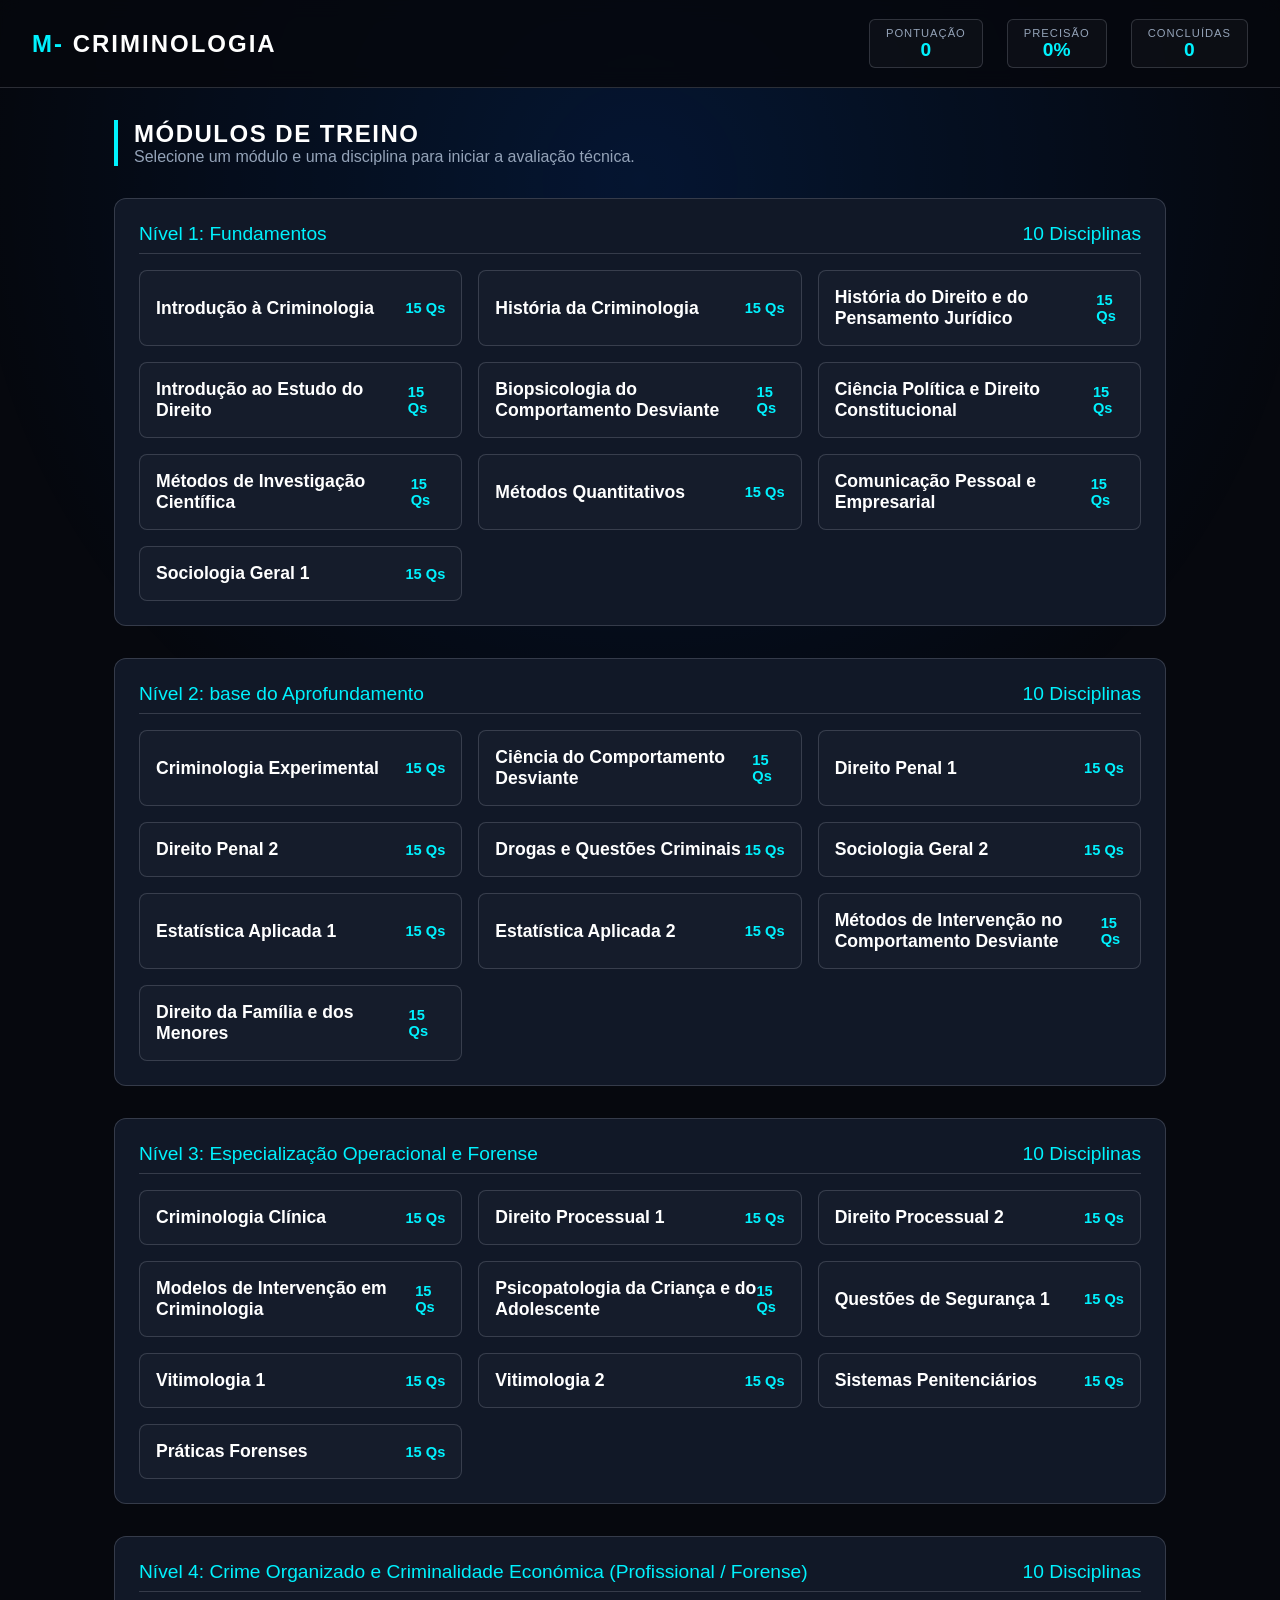
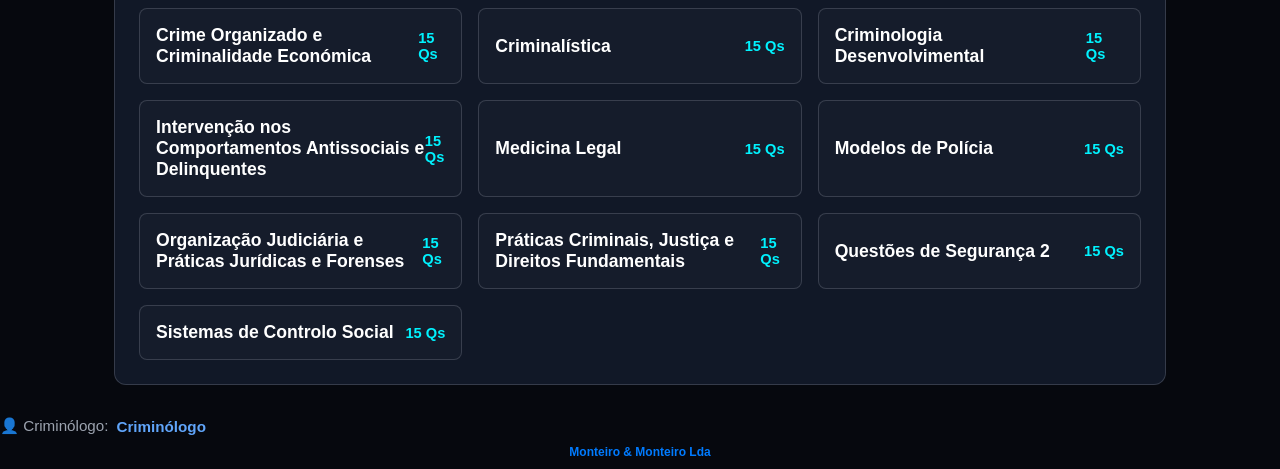
==== index.html @ 5a636dbb "Rename index.html to index.html" ====
<!DOCTYPE html>
<html lang="pt">
<head>
  <meta charset="UTF-8">
  <meta name="viewport" content="width=device-width, initial-scale=1.0">
  <title>M-Criminologia | Plataforma de Treino Profissional</title>
  <link rel="stylesheet" href="styles.css">
  <link rel="preconnect" href="https://fonts.googleapis.com">
 <!-- Cole isto na tag <head> do seu index.html -->
<link rel="manifest" href="manifest.json">
<meta name="theme-color" content="#1e293b">
<link rel="apple-touch-icon" href="icon-192.png">
 
<body>

  <div class="bg-glow"></div>

  <!-- NAVEGAÇÃO SUPERIOR -->
  <header class="app-header">
    <div class="logo-container">
      <span class="logo-prefix">M-</span>
      <span class="logo-title">CRIMINOLOGIA</span>
    </div>
    <div class="user-stats-bar">
      <div class="stat-badge">
        <span class="stat-label">Pontuação</span>
        <span class="stat-value" id="score-display">0</span>
      </div>
      <div class="stat-badge">
        <span class="stat-label">Precisão</span>
        <span class="stat-value" id="accuracy-display">0%</span>
      </div>
      <div class="stat-badge">
        <span class="stat-label">Concluídas</span>
        <span class="stat-value" id="completed-display">0</span>
      </div>
    </div>
  </header>

  <!-- CONTAINER PRINCIPAL -->
  <main class="main-container">

    <!-- ECRÃ 1: SELEÇÃO DE MÓDULOS E DISCIPLINAS -->
    <section id="selection-screen" class="screen active">
      <div class="section-title-box">
        <h2>MÓDULOS DE TREINO</h2>
        <p>Selecione um módulo e uma disciplina para iniciar a avaliação técnica.</p>
      </div>

      <div class="modules-grid" id="modules-container">
        <!-- Renderizado dinamicamente via JS -->
      </div>
    </section>

    <!-- ECRÃ 2: INTERFACE DO QUIZ -->
    <section id="quiz-screen" class="screen">
      <div class="quiz-header">
        <button id="btn-back" class="btn-silver">← Voltar</button>
        <div class="quiz-meta">
          <span id="quiz-module-name" class="meta-tag">Módulo</span>
          <span id="quiz-subject-name" class="meta-title">Disciplina</span>
        </div>
        <div class="timer-box">
          <span class="timer-icon">⏱</span>
          <span id="timer-display">00:00</span>
        </div>
      </div>

      <!-- Barra de Progresso -->
      <div class="progress-bar-container">
        <div class="progress-bar-fill" id="progress-bar"></div>
      </div>

      <!-- Cartão da Questão -->
      <div class="question-card">
        <div class="question-info">
          <span id="question-number">Questão 1 de 15</span>
          <span id="question-type" class="badge-type">Múltipla Escolha</span>
        </div>
        
        <h3 id="question-text" class="question-text">Carregando pergunta...</h3>

        <div id="options-container" class="options-grid">
          <!-- Opções renderizadas via JS -->
        </div>

        <!-- Área de Dica -->
        <div class="hint-section">
          <button id="btn-hint" class="btn-hint">💡 Solicitar Dica Técnica (-50 pts)</button>
          <div id="hint-box" class="hint-box hidden">
            <strong>Orientação Técnica:</strong> <span id="hint-text"></span>
          </div>
        </div>

        <!-- Área de Justificativa/Feedback -->
        <div id="feedback-box" class="feedback-box hidden">
          <div id="feedback-status" class="feedback-status"></div>
          <div class="rationale-title">Fundamentação Académica:</div>
          <p id="rationale-text"></p>
          <button id="btn-next" class="btn-primary">Próxima Questão →</button>
        </div>
      </div>
    </section>

    <!-- ECRÃ 3: RELATÓRIO DE DESEMPENHO -->
    <section id="result-screen" class="screen">
      <div class="result-card">
        <h2>RELATÓRIO DE DESEMPENHO</h2>
        <p id="result-subject-title" class="result-subtitle">Disciplina Concluída</p>

        <div class="metrics-grid">
          <div class="metric-box">
            <span class="metric-value" id="res-score">0</span>
            <span class="metric-label">Pontuação Final</span>
          </div>
          <div class="metric-box">
            <span class="metric-value" id="res-correct">0 / 15</span>
            <span class="metric-label">Acertos</span>
          </div>
          <div class="metric-box">
            <span class="metric-value" id="res-wrong">0</span>
            <span class="metric-label">Erros</span>
          </div>
          <div class="metric-box">
            <span class="metric-value" id="res-time">00:00</span>
            <span class="metric-label">Tempo Total</span>
          </div>
        </div>

        <button id="btn-restart" class="btn-primary btn-large">Continuar Treinamento</button>
      </div>
    </section>

  </main>

 
<!-- BADGE FLUTUANTE DE IDENTIFICAÇÃO DO CRIMINÓLOGO -->
  <div class="criminologo-profile">
    <span class="criminologo-label">  👤 Criminólogo:</span>
    <!-- O nome digitado na página principal será inserido no span abaixo -->
    <span class="criminologo-nome"></span></div>

    <script>document.addEventListener('DOMContentLoaded', () => {
  // 1. Captura o nome salvo ou define valor padrão
  const nomeSalvo = localStorage.getItem('criminologo_nome') || 'Criminólogo';
  
  // 2. Seleciona o elemento do cabeçalho
  const spanNome = document.querySelector('.criminologo-nome');
  
  // 3. Atualiza o texto na tela
  if (spanNome) {
    spanNome.textContent = nomeSalvo;
  }
});
</script>
 

  <div style="font-family: system-ui, sans-serif; font-size: 12px; color: #888; text-align: center; padding: 10px;">
   <strong style="color: #007bff;">Monteiro & Monteiro Lda</strong>
</div>
</script>
  <script src="app.js"></script>
</body>
</html>
---- styles.css ----
/* ==========================================================================
   PALETA DE CORES: Preto (#06080e), Azul (#00f2fe), Prateado (#c0c9d6), Branco (#ffffff)
   ========================================================================== */

:root {
    --bg-dark: #06080e;
    --bg-card: rgba(15, 23, 42, 0.75);
    --blue-primary: #00f2fe;
    --blue-secondary: #0066ff;
    --blue-glow: rgba(0, 242, 254, 0.25);
    --silver-light: #e2e8f0;
    --silver-mid: #94a3b8;
    --silver-border: rgba(192, 201, 214, 0.2);
    --white: #ffffff;
    --correct: #10b981;
    --wrong: #ef4444;
    --font-title: 'Orbitron', sans-serif;
    --font-sub: 'Rajdhani', sans-serif;
    --font-body: 'Inter', sans-serif;
}

* {
    box-sizing: border-box;
    margin: 0;
    padding: 0;
}

body {
    background-color: var(--bg-dark);
    color: var(--silver-light);
    font-family: var(--font-body);
    min-height: 100vh;
    display: flex;
    flex-direction: column;
    overflow-x: hidden;
    position: relative;
}

/* Fundo Iluminado */
.bg-glow {
    position: fixed;
    top: 0;
    left: 50%;
    transform: translateX(-50%);
    width: 100vw;
    height: 100vh;
    background: radial-gradient(circle at 50% 20%, rgba(0, 102, 255, 0.15) 0%, rgba(6, 8, 14, 0) 70%);
    z-index: -1;
    pointer-events: none;
}

/* Header */
.app-header {
    display: flex;
    justify-content: space-between;
    align-items: center;
    padding: 1.2rem 2rem;
    background: rgba(6, 8, 14, 0.85);
    border-bottom: 1px solid var(--silver-border);
    backdrop-filter: blur(10px);
}

.logo-container {
    font-family: var(--font-title);
    font-size: 1.5rem;
    font-weight: 900;
    letter-spacing: 2px;
}

.logo-prefix {
    color: var(--blue-primary);
}

.logo-title {
    color: var(--white);
}

.user-stats-bar {
    display: flex;
    gap: 1.5rem;
}

.stat-badge {
    background: rgba(255, 255, 255, 0.03);
    border: 1px solid var(--silver-border);
    padding: 0.4rem 1rem;
    border-radius: 6px;
    display: flex;
    flex-direction: column;
    align-items: center;
}

.stat-label {
    font-size: 0.7rem;
    text-transform: uppercase;
    color: var(--silver-mid);
    letter-spacing: 1px;
}

.stat-value {
    font-family: var(--font-sub);
    font-size: 1.2rem;
    font-weight: 700;
    color: var(--blue-primary);
}

/* Layout dos Ecrãs */
.main-container {
    max-width: 1100px;
    width: 100%;
    margin: 2rem auto;
    padding: 0 1.5rem;
    flex: 1;
}

.screen {
    display: none;
    opacity: 0;
    transition: opacity 0.3s ease;
}

.screen.active {
    display: block;
    opacity: 1;
}

.section-title-box {
    margin-bottom: 2rem;
    border-left: 4px solid var(--blue-primary);
    padding-left: 1rem;
}

.section-title-box h2 {
    font-family: var(--font-title);
    color: var(--white);
    letter-spacing: 1.5px;
}

.section-title-box p {
    color: var(--silver-mid);
}

/* Módulos e Disciplinas Grid */
.modules-grid {
    display: flex;
    flex-direction: column;
    gap: 2rem;
}

.module-card {
    background: var(--bg-card);
    border: 1px solid var(--silver-border);
    border-radius: 12px;
    padding: 1.5rem;
    backdrop-filter: blur(12px);
}

.module-header {
    font-family: var(--font-title);
    color: var(--blue-primary);
    font-size: 1.2rem;
    margin-bottom: 1rem;
    border-bottom: 1px solid var(--silver-border);
    padding-bottom: 0.5rem;
    display: flex;
    justify-content: space-between;
}

.disciplines-grid {
    display: grid;
    grid-template-columns: repeat(auto-fill, minmax(280px, 1fr));
    gap: 1rem;
}

.discipline-btn {
    background: rgba(255, 255, 255, 0.02);
    border: 1px solid var(--silver-border);
    border-radius: 8px;
    padding: 1rem;
    color: var(--white);
    font-family: var(--font-sub);
    font-size: 1.1rem;
    font-weight: 600;
    text-align: left;
    cursor: pointer;
    transition: all 0.2s ease;
    display: flex;
    justify-content: space-between;
    align-items: center;
}

.discipline-btn:hover {
    background: var(--blue-glow);
    border-color: var(--blue-primary);
    transform: translateY(-2px);
}

/* Ecrã de Quiz */
.quiz-header {
    display: flex;
    justify-content: space-between;
    align-items: center;
    margin-bottom: 1rem;
}

.quiz-meta {
    text-align: center;
}

.meta-tag {
    display: block;
    font-size: 0.8rem;
    color: var(--blue-primary);
    text-transform: uppercase;
    letter-spacing: 1px;
}

.meta-title {
    font-family: var(--font-title);
    font-size: 1.2rem;
    color: var(--white);
}

.timer-box {
    background: rgba(0, 242, 254, 0.1);
    border: 1px solid var(--blue-primary);
    padding: 0.4rem 1rem;
    border-radius: 20px;
    font-family: var(--font-title);
    color: var(--blue-primary);
}

.progress-bar-container {
    width: 100%;
    height: 6px;
    background: rgba(255, 255, 255, 0.05);
    border-radius: 3px;
    margin-bottom: 2rem;
    overflow: hidden;
}

.progress-bar-fill {
    height: 100%;
    width: 0%;
    background: linear-gradient(90deg, var(--blue-secondary), var(--blue-primary));
    transition: width 0.3s ease;
}

.question-card {
    background: var(--bg-card);
    border: 1px solid var(--silver-border);
    border-radius: 12px;
    padding: 2rem;
}

.question-info {
    display: flex;
    justify-content: space-between;
    font-size: 0.85rem;
    color: var(--silver-mid);
    margin-bottom: 1rem;
}

.badge-type {
    background: rgba(255, 255, 255, 0.05);
    padding: 0.2rem 0.6rem;
    border-radius: 4px;
}

.question-text {
    font-size: 1.3rem;
    color: var(--white);
    line-height: 1.5;
    margin-bottom: 2rem;
}

.options-grid {
    display: flex;
    flex-direction: column;
    gap: 0.8rem;
    margin-bottom: 1.5rem;
}

.option-btn {
    background: rgba(255, 255, 255, 0.02);
    border: 1px solid var(--silver-border);
    padding: 1rem 1.2rem;
    border-radius: 8px;
    color: var(--silver-light);
    font-size: 1rem;
    text-align: left;
    cursor: pointer;
    transition: all 0.2s ease;
}

.option-btn:hover:not(:disabled) {
    background: rgba(255, 255, 255, 0.08);
    border-color: var(--silver-mid);
}

.option-btn.correct {
    background: rgba(16, 185, 129, 0.2) !important;
    border-color: var(--correct) !important;
    color: var(--white) !important;
}

.option-btn.wrong {
    background: rgba(239, 68, 68, 0.2) !important;
    border-color: var(--wrong) !important;
    color: var(--white) !important;
}

/* Área de Dica & Feedback */
.hint-section {
    margin-top: 1rem;
}

.btn-hint {
    background: transparent;
    border: 1px dashed var(--silver-mid);
    color: var(--silver-mid);
    padding: 0.5rem 1rem;
    border-radius: 6px;
    cursor: pointer;
    font-size: 0.85rem;
    transition: all 0.2s;
}

.btn-hint:hover {
    color: var(--blue-primary);
    border-color: var(--blue-primary);
}

.hint-box {
    background: rgba(0, 242, 254, 0.05);
    border-left: 3px solid var(--blue-primary);
    padding: 1rem;
    margin-top: 0.8rem;
    border-radius: 0 6px 6px 0;
    font-size: 0.95rem;
}

.feedback-box {
    margin-top: 2rem;
    padding: 1.5rem;
    border-radius: 8px;
    background: rgba(0, 0, 0, 0.4);
    border: 1px solid var(--silver-border);
}

.feedback-status {
    font-family: var(--font-title);
    font-size: 1.2rem;
    margin-bottom: 0.5rem;
}

.feedback-status.success {
    color: var(--correct);
}

.feedback-status.error {
    color: var(--wrong);
}

.rationale-title {
    font-weight: 600;
    color: var(--blue-primary);
    margin-top: 0.5rem;
}

/* Botões Globais */
.btn-primary {
    background: linear-gradient(135deg, var(--blue-secondary), var(--blue-primary));
    color: #000;
    font-family: var(--font-title);
    font-weight: 700;
    border: none;
    padding: 0.8rem 1.8rem;
    border-radius: 6px;
    cursor: pointer;
    transition: transform 0.2s, box-shadow 0.2s;
    margin-top: 1rem;
}

.btn-primary:hover {
    transform: translateY(-2px);
    box-shadow: 0 0 15px var(--blue-glow);
}

.btn-silver {
    background: transparent;
    border: 1px solid var(--silver-border);
    color: var(--silver-mid);
    padding: 0.5rem 1rem;
    border-radius: 6px;
    cursor: pointer;
}

.btn-silver:hover {
    color: var(--white);
    border-color: var(--white);
}

/* Ecrã de Resultados */
.result-card {
    background: var(--bg-card);
    border: 1px solid var(--silver-border);
    border-radius: 12px;
    padding: 3rem 2rem;
    text-align: center;
    max-width: 650px;
    margin: 0 auto;
}

.result-card h2 {
    font-family: var(--font-title);
    color: var(--white);
    margin-bottom: 0.5rem;
}

.result-subtitle {
    color: var(--blue-primary);
    margin-bottom: 2.5rem;
}

.metrics-grid {
    display: grid;
    grid-template-columns: repeat(2, 1fr);
    gap: 1.5rem;
    margin-bottom: 2.5rem;
}

.metric-box {
    background: rgba(255, 255, 255, 0.02);
    border: 1px solid var(--silver-border);
    padding: 1.5rem;
    border-radius: 8px;
}

.metric-value {
    display: block;
    font-family: var(--font-title);
    font-size: 1.8rem;
    color: var(--white);
}

.metric-label {
    font-size: 0.8rem;
    color: var(--silver-mid);
    text-transform: uppercase;
}

.hidden {
    display: none !important;
}

:root {
     --bg-card: #1e293b;
     --border-color: #334155;
     --accent-blue: #2563eb;
     --text-primary: #f8fafc;
     --text-muted: #94a3b8;
 }

 .criminologo-bar {
     background-color: var(--bg-card);
     border-left: 4px solid var(--accent-blue);
     border-radius: 8px;
     padding: 12px 20px;
     display: flex;
     align-items: center;
     justify-content: space-between;
     box-shadow: 0 4px 6px -1px rgba(0, 0, 0, 0.2);
     font-family: 'Segoe UI', Roboto, Helvetica, Arial, sans-serif;
     color: var(--text-primary);
     margin: 15px 0;
 }

 .criminologo-brand {
     font-weight: 700;
     font-size: 1.1rem;
     letter-spacing: 0.5px;
     text-transform: uppercase;
 }

 .criminologo-profile {
     font-size: 0.95rem;
     display: flex;
     align-items: center;
     gap: 8px;
 }

 .criminologo-label {
     color: var(--text-muted);
     font-weight: 500;
 }

 .criminologo-nome {
     color: #60a5fa;
     font-weight: 600;
 }

 /* Formulário de entrada minimalista */
 .criminologo-form {
     display: flex;
     gap: 8px;
     align-items: center;
 }

 .criminologo-input {
     background: #0f172a;
     border: 1px solid var(--border-color);
     color: var(--text-primary);
     padding: 6px 12px;
     border-radius: 4px;
     outline: none;
     font-size: 0.9rem;
     transition: border-color 0.2s;
 }

 .criminologo-input:focus {
     border-color: var(--accent-blue);
 }

 .criminologo-btn {
     background-color: var(--accent-blue);
     color: #ffffff;
     border: none;
     padding: 6px 14px;
     border-radius: 4px;
     cursor: pointer;
     font-weight: 600;
     font-size: 0.85rem;
     transition: background-color 0.2s;
 }

 :root {
  --bg-main: #0a0e17;
  --bg-card: #111827;
  --accent-yellow: #ffd700;
  --accent-red: #ef4444;
  --accent-blue: #00f0ff;
  --text-main: #f3f4f6;
  --text-muted: #9ca3af;
  --border-color: #1f2937;
  --font-mono: 'Courier New', Courier, monospace;
}

* {
  margin: 0;
  padding: 0;
  box-sizing: border-box;
  font-family: 'Segoe UI', Tahoma, Geneva, Verdana, sans-serif;
}


 /* identificação do criminologo */
.criminologo-footer-badge {
    position: fixed;
    bottom: 12px;
    right: 12px;
    background: rgba(15, 23, 42, 0.9);
    border: 1px solid var(--blue-primary);
    color: var(--silver-light);
    padding: 6px 14px;
    border-radius: 20px;
    font-family: var(--font-sub);
    font-size: 0.85rem;
    font-weight: 600;
    backdrop-filter: blur(8px);
    box-shadow: 0 4px 12px rgba(0, 0, 0, 0.4);
    z-index: 1000;
}

#criminologo-nome-display {
    color: var(--blue-primary);
    font-weight: 700;
}


/* Estilos Específicos para a Tela de Boas-Vindas (Hero) */
.welcome-container {
    display: flex;
    flex-direction: column;
    align-items: center;
    justify-content: center;
    min-height: calc(100vh - 80px);
    text-align: center;
    padding: 2rem 1.5rem;
}

.welcome-card {
    background: var(--bg-card);
    border: 1px solid var(--silver-border);
    border-radius: 16px;
    padding: 3rem 2rem;
    backdrop-filter: blur(12px);
    max-width: 680px;
    width: 100%;
    box-shadow: 0 10px 30px rgba(0, 0, 0, 0.5);
    position: relative;
}

.badge-criminologo {
    display: inline-flex;
    align-items: center;
    gap: 8px;
    background: rgba(0, 242, 254, 0.08);
    border: 1px solid var(--blue-primary);
    padding: 0.5rem 1.2rem;
    border-radius: 20px;
    color: var(--blue-primary);
    font-family: var(--font-sub);
    font-weight: 700;
    font-size: 0.95rem;
    letter-spacing: 1.5px;
    text-transform: uppercase;
    margin-bottom: 1.5rem;
}

.hero-title {
    font-family: var(--font-title);
    font-size: 2.2rem;
    color: var(--white);
    line-height: 1.2;
    margin-bottom: 1rem;
    letter-spacing: 1px;
}

.hero-subtitle {
    font-size: 1.05rem;
    color: var(--silver-mid);
    line-height: 1.6;
    margin-bottom: 2.5rem;
}

/* Input rápido para personalizar o nome do Criminólogo */
.user-welcome-box {
    margin-bottom: 2rem;
    display: flex;
    justify-content: center;
    gap: 10px;
}

.criminologo-input-hero {
    background: rgba(15, 23, 42, 0.9);
    border: 1px solid var(--silver-border);
    color: var(--white);
    padding: 0.8rem 1.2rem;
    border-radius: 8px;
    outline: none;
    font-family: var(--font-body);
    font-size: 0.95rem;
    width: 100%;
    max-width: 320px;
    transition: border-color 0.2s;
}

.criminologo-input-hero:focus {
    border-color: var(--blue-primary);
    box-shadow: 0 0 10px var(--blue-glow);
}

.btn-start-training {
    display: inline-flex;
    align-items: center;
    justify-content: center;
    gap: 12px;
    width: 100%;
    max-width: 320px;
    padding: 1.1rem;
    font-size: 1.1rem;
    text-decoration: none;
}

/* Animação Vem e Vai (Pulse & Glow) */
.logo-animated {
    display: inline-block;
    animation: vemEVai 3s ease-in-out infinite;
}

@keyframes vemEVai {
    0% {
        transform: scale(1);
        filter: drop-shadow(0 0 2px rgba(0, 242, 254, 0.2));
    }

    50% {
        transform: scale(1.08);
        /* Aumenta ligeiramente o tamanho */
        filter: drop-shadow(0 0 12px rgba(0, 242, 254, 0.8));
        /* Expande o brilho neon */
    }

    100% {
        transform: scale(1);
        filter: drop-shadow(0 0 2px rgba(0, 242, 254, 0.2));
    }
}
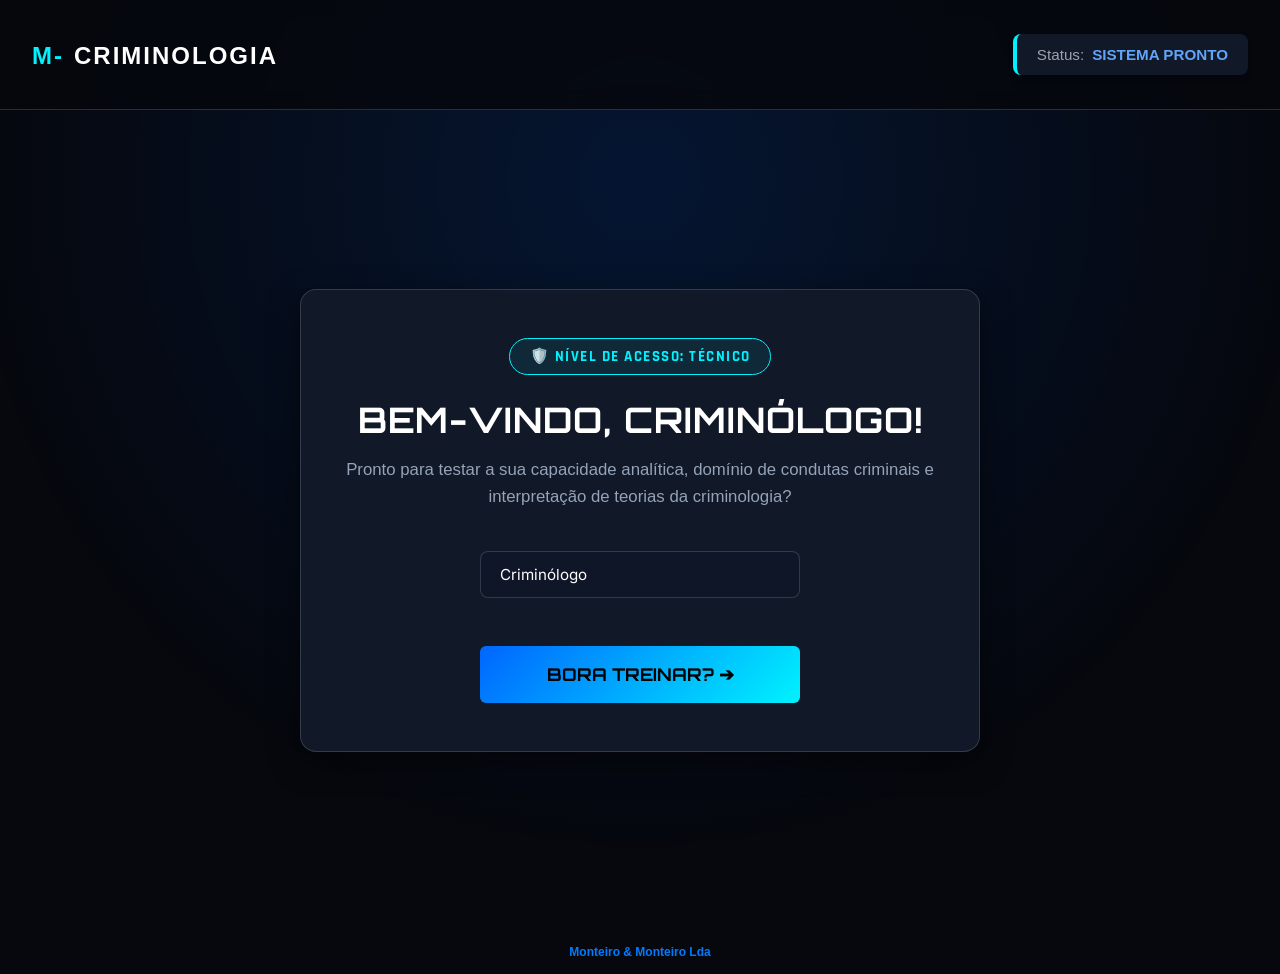
==== commit 8d7a46d4: "Update index.html" ====
--- a/index.html
+++ b/index.html
@@ -3,162 +3,75 @@
 <head>
   <meta charset="UTF-8">
   <meta name="viewport" content="width=device-width, initial-scale=1.0">
-  <title>M-Criminologia | Plataforma de Treino Profissional</title>
+  <title>M-Criminologia | Boas-Vindas</title>
+  
+  <link rel="manifest" href="manifest.json">
+  <meta name="theme-color" content="#06080e">
+  <link rel="apple-touch-icon" href="icon-192.png">
+
+  <!-- Fontes Oficiais do Projeto -->
+  <link rel="preconnect" href="https://fonts.googleapis.com">
+  <link href="https://fonts.googleapis.com/css2?family=Orbitron:wght@500;700;900&family=Rajdhani:wght@500;600;700&family=Inter:wght@300;400;500;600&display=swap" rel="stylesheet">
+  
+  <!-- Estilos Globais -->
   <link rel="stylesheet" href="styles.css">
-  <link rel="preconnect" href="https://fonts.googleapis.com">
- <!-- Cole isto na tag <head> do seu index.html -->
-<link rel="manifest" href="manifest.json">
-<meta name="theme-color" content="#1e293b">
-<link rel="apple-touch-icon" href="icon-192.png">
- 
+
+</head>
 <body>
 
   <div class="bg-glow"></div>
 
   <!-- NAVEGAÇÃO SUPERIOR -->
   <header class="app-header">
-    <div class="logo-container">
-      <span class="logo-prefix">M-</span>
-      <span class="logo-title">CRIMINOLOGIA</span>
-    </div>
-    <div class="user-stats-bar">
-      <div class="stat-badge">
-        <span class="stat-label">Pontuação</span>
-        <span class="stat-value" id="score-display">0</span>
-      </div>
-      <div class="stat-badge">
-        <span class="stat-label">Precisão</span>
-        <span class="stat-value" id="accuracy-display">0%</span>
-      </div>
-      <div class="stat-badge">
-        <span class="stat-label">Concluídas</span>
-        <span class="stat-value" id="completed-display">0</span>
+    <div class="logo-container logo-animated">
+  <span class="logo-prefix">M-</span>
+  <span class="logo-title">CRIMINOLOGIA</span>
+</div>
+    <div class="criminologo-bar">
+      <div class="criminologo-profile">
+        <span class="criminologo-label">Status:</span>
+        <span class="criminologo-nome">SISTEMA PRONTO</span>
       </div>
     </div>
   </header>
 
-  <!-- CONTAINER PRINCIPAL -->
-  <main class="main-container">
-
-    <!-- ECRÃ 1: SELEÇÃO DE MÓDULOS E DISCIPLINAS -->
-    <section id="selection-screen" class="screen active">
-      <div class="section-title-box">
-        <h2>MÓDULOS DE TREINO</h2>
-        <p>Selecione um módulo e uma disciplina para iniciar a avaliação técnica.</p>
+  <!-- CONTEÚDO PRINCIPAL DE BOAS-VINDAS -->
+  <main class="welcome-container">
+    <div class="welcome-card">
+      
+      <div class="badge-criminologo">
+        🛡️ Nível de Acesso: Técnico
       </div>
 
-      <div class="modules-grid" id="modules-container">
-        <!-- Renderizado dinamicamente via JS -->
-      </div>
-    </section>
+      <h1 class="hero-title">BEM-VINDO, CRIMINÓLOGO!</h1>
+      
+      <p class="hero-subtitle">
+        Pronto para testar a sua capacidade analítica, domínio de condutas criminais e interpretação de teorias da criminologia? 
+      </p>
 
-    <!-- ECRÃ 2: INTERFACE DO QUIZ -->
-    <section id="quiz-screen" class="screen">
-      <div class="quiz-header">
-        <button id="btn-back" class="btn-silver">← Voltar</button>
-        <div class="quiz-meta">
-          <span id="quiz-module-name" class="meta-tag">Módulo</span>
-          <span id="quiz-subject-name" class="meta-title">Disciplina</span>
-        </div>
-        <div class="timer-box">
-          <span class="timer-icon">⏱</span>
-          <span id="timer-display">00:00</span>
-        </div>
+      <!-- Identificação Dinâmica -->
+      <div class="user-welcome-box">
+        <input 
+          type="text" 
+          id="criminologo-name-input" 
+          class="criminologo-input-hero" 
+          placeholder="Digite seu nome ou ID de Criminólogo"
+          value="Criminólogo"
+        >
       </div>
 
-      <!-- Barra de Progresso -->
-      <div class="progress-bar-container">
-        <div class="progress-bar-fill" id="progress-bar"></div>
-      </div>
+      <!-- BOTÃO QUE LEVA À PÁGINA DE TREINO -->
+      <a href="index2.html" id="btn-enter-training" class="btn-primary btn-start-training">
+        BORA TREINAR? ➔
+      </a>
 
-      <!-- Cartão da Questão -->
-      <div class="question-card">
-        <div class="question-info">
-          <span id="question-number">Questão 1 de 15</span>
-          <span id="question-type" class="badge-type">Múltipla Escolha</span>
-        </div>
-        
-        <h3 id="question-text" class="question-text">Carregando pergunta...</h3>
-
-        <div id="options-container" class="options-grid">
-          <!-- Opções renderizadas via JS -->
-        </div>
-
-        <!-- Área de Dica -->
-        <div class="hint-section">
-          <button id="btn-hint" class="btn-hint">💡 Solicitar Dica Técnica (-50 pts)</button>
-          <div id="hint-box" class="hint-box hidden">
-            <strong>Orientação Técnica:</strong> <span id="hint-text"></span>
-          </div>
-        </div>
-
-        <!-- Área de Justificativa/Feedback -->
-        <div id="feedback-box" class="feedback-box hidden">
-          <div id="feedback-status" class="feedback-status"></div>
-          <div class="rationale-title">Fundamentação Académica:</div>
-          <p id="rationale-text"></p>
-          <button id="btn-next" class="btn-primary">Próxima Questão →</button>
-        </div>
-      </div>
-    </section>
-
-    <!-- ECRÃ 3: RELATÓRIO DE DESEMPENHO -->
-    <section id="result-screen" class="screen">
-      <div class="result-card">
-        <h2>RELATÓRIO DE DESEMPENHO</h2>
-        <p id="result-subject-title" class="result-subtitle">Disciplina Concluída</p>
-
-        <div class="metrics-grid">
-          <div class="metric-box">
-            <span class="metric-value" id="res-score">0</span>
-            <span class="metric-label">Pontuação Final</span>
-          </div>
-          <div class="metric-box">
-            <span class="metric-value" id="res-correct">0 / 15</span>
-            <span class="metric-label">Acertos</span>
-          </div>
-          <div class="metric-box">
-            <span class="metric-value" id="res-wrong">0</span>
-            <span class="metric-label">Erros</span>
-          </div>
-          <div class="metric-box">
-            <span class="metric-value" id="res-time">00:00</span>
-            <span class="metric-label">Tempo Total</span>
-          </div>
-        </div>
-
-        <button id="btn-restart" class="btn-primary btn-large">Continuar Treinamento</button>
-      </div>
-    </section>
-
+    </div>
   </main>
 
- 
-<!-- BADGE FLUTUANTE DE IDENTIFICAÇÃO DO CRIMINÓLOGO -->
-  <div class="criminologo-profile">
-    <span class="criminologo-label">  👤 Criminólogo:</span>
-    <!-- O nome digitado na página principal será inserido no span abaixo -->
-    <span class="criminologo-nome"></span></div>
-
-    <script>document.addEventListener('DOMContentLoaded', () => {
-  // 1. Captura o nome salvo ou define valor padrão
-  const nomeSalvo = localStorage.getItem('criminologo_nome') || 'Criminólogo';
+  <footer style="font-family: system-ui, sans-serif; font-size: 12px; color: #888; text-align: center; padding: 15px;">
+    <strong style="color: #007bff;">Monteiro & Monteiro Lda</strong>
+  </footer>
+<script src="app.js"></script>
   
-  // 2. Seleciona o elemento do cabeçalho
-  const spanNome = document.querySelector('.criminologo-nome');
-  
-  // 3. Atualiza o texto na tela
-  if (spanNome) {
-    spanNome.textContent = nomeSalvo;
-  }
-});
-</script>
- 
-
-  <div style="font-family: system-ui, sans-serif; font-size: 12px; color: #888; text-align: center; padding: 10px;">
-   <strong style="color: #007bff;">Monteiro & Monteiro Lda</strong>
-</div>
-</script>
-  <script src="app.js"></script>
 </body>
 </html>
--- a/styles.css
+++ b/styles.css
@@ -697,4 +697,29 @@
         filter: drop-shadow(0 0 2px rgba(0, 242, 254, 0.2));
     }
 }
-
+/* Defina a caixa global como border-box para evitar que padding quebre o layout */
+*, *::before, *::after {
+  box-sizing: border-box;
+}
+
+body {
+  margin: 0;
+  padding: 0;
+  width: 100vw;
+  min-height: 100vh;
+  overflow-x: hidden; /* Evita rolagem horizontal indesejada */
+}
+
+.container-principal {
+  width: 100%;
+  max-width: 100%;
+  display: flex;
+  flex-direction: column;
+  align-items: center;
+}
+canvas {
+  width: 100% !important;
+  height: auto !important;
+  max-width: 100vw;
+}
+
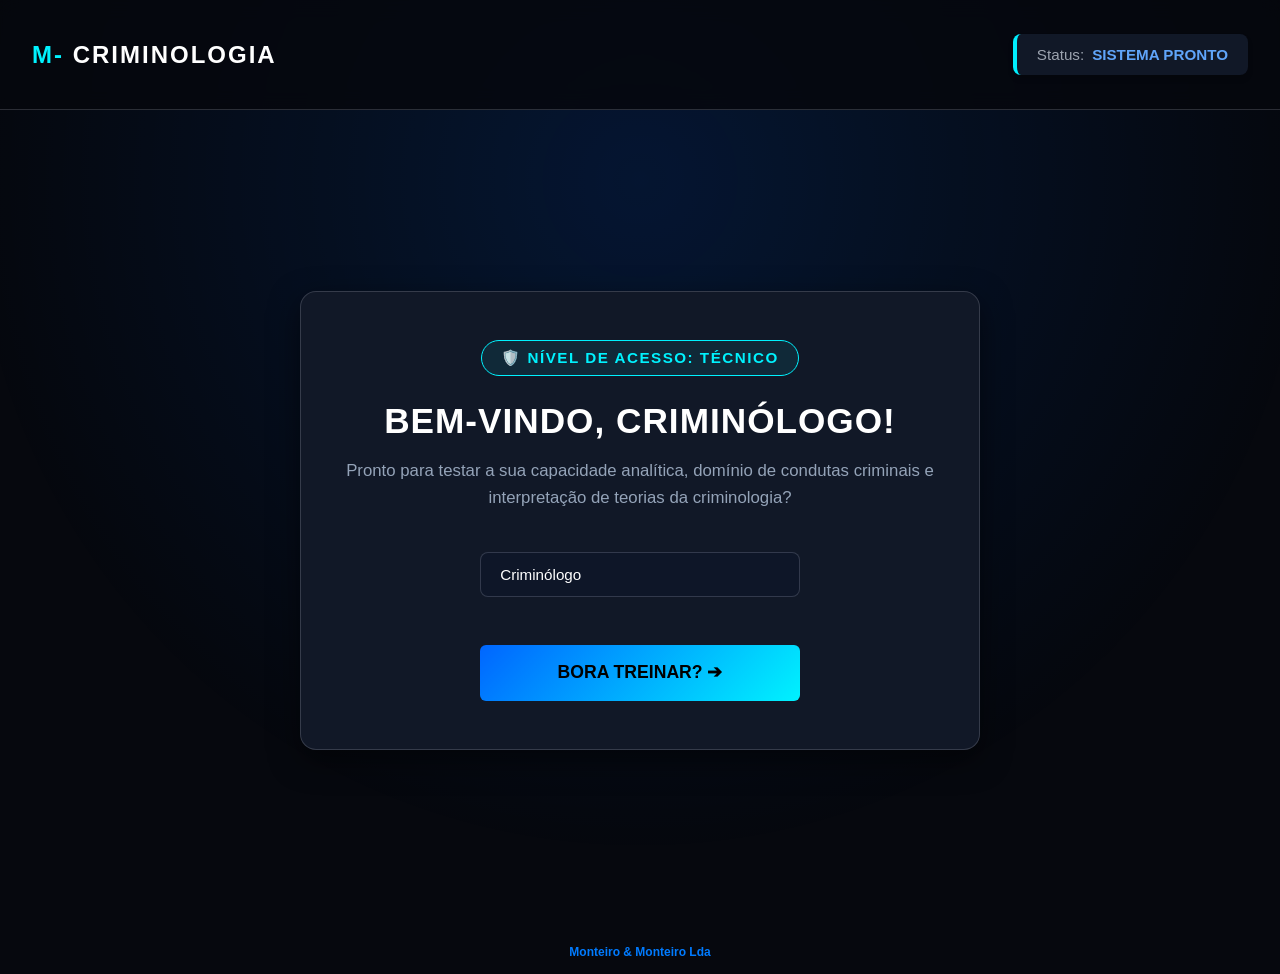
==== commit 4ca3125c: "Fix HTML structure and remove duplicate viewport tag Removed duplicate viewport meta tag and adjuste" ====
--- a/index.html
+++ b/index.html
@@ -2,17 +2,13 @@
 <html lang="pt">
 <head>
   <meta charset="UTF-8">
+   <meta name="viewport" content="width=device-width, initial-scale=1.0, maximum-scale=1.0, user-scalable=no">
   <meta name="viewport" content="width=device-width, initial-scale=1.0">
   <title>M-Criminologia | Boas-Vindas</title>
-  
   <link rel="manifest" href="manifest.json">
   <meta name="theme-color" content="#06080e">
   <link rel="apple-touch-icon" href="icon-192.png">
-
   <!-- Fontes Oficiais do Projeto -->
-  <link rel="preconnect" href="https://fonts.googleapis.com">
-  <link href="https://fonts.googleapis.com/css2?family=Orbitron:wght@500;700;900&family=Rajdhani:wght@500;600;700&family=Inter:wght@300;400;500;600&display=swap" rel="stylesheet">
-  
   <!-- Estilos Globais -->
   <link rel="stylesheet" href="styles.css">
 
@@ -61,17 +57,18 @@
       </div>
 
       <!-- BOTÃO QUE LEVA À PÁGINA DE TREINO -->
-      <a href="index2.html" id="btn-enter-training" class="btn-primary btn-start-training">
+      <a href="principal.html" id="btn-enter-training" class="btn-primary btn-start-training">
         BORA TREINAR? ➔
       </a>
 
     </div>
   </main>
-
+<script src="app.js"></script>
+  
   <footer style="font-family: system-ui, sans-serif; font-size: 12px; color: #888; text-align: center; padding: 15px;">
     <strong style="color: #007bff;">Monteiro & Monteiro Lda</strong>
   </footer>
-<script src="app.js"></script>
+
   
 </body>
 </html>
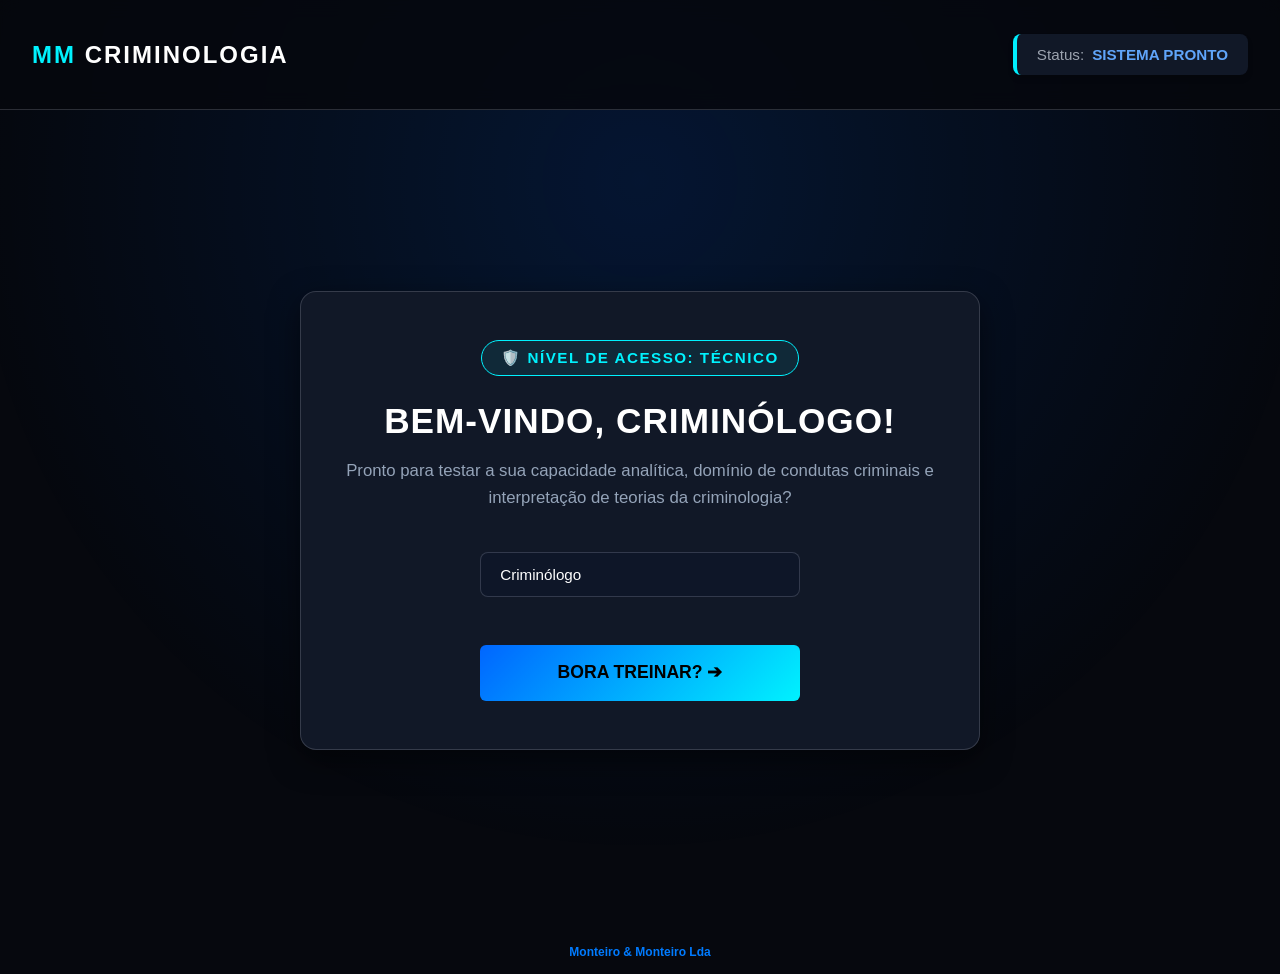
==== commit a38356ed: "Modify title and logo prefix in index.html Updated the title and logo prefix in the HTML structure." ====
--- a/index.html
+++ b/index.html
@@ -4,12 +4,10 @@
   <meta charset="UTF-8">
    <meta name="viewport" content="width=device-width, initial-scale=1.0, maximum-scale=1.0, user-scalable=no">
   <meta name="viewport" content="width=device-width, initial-scale=1.0">
-  <title>M-Criminologia | Boas-Vindas</title>
+  <title>MMCriminologia | Boas-Vindas</title>
   <link rel="manifest" href="manifest.json">
   <meta name="theme-color" content="#06080e">
   <link rel="apple-touch-icon" href="icon-192.png">
-  <!-- Fontes Oficiais do Projeto -->
-  <!-- Estilos Globais -->
   <link rel="stylesheet" href="styles.css">
 
 </head>
@@ -20,7 +18,7 @@
   <!-- NAVEGAÇÃO SUPERIOR -->
   <header class="app-header">
     <div class="logo-container logo-animated">
-  <span class="logo-prefix">M-</span>
+  <span class="logo-prefix">MM</span>
   <span class="logo-title">CRIMINOLOGIA</span>
 </div>
     <div class="criminologo-bar">
